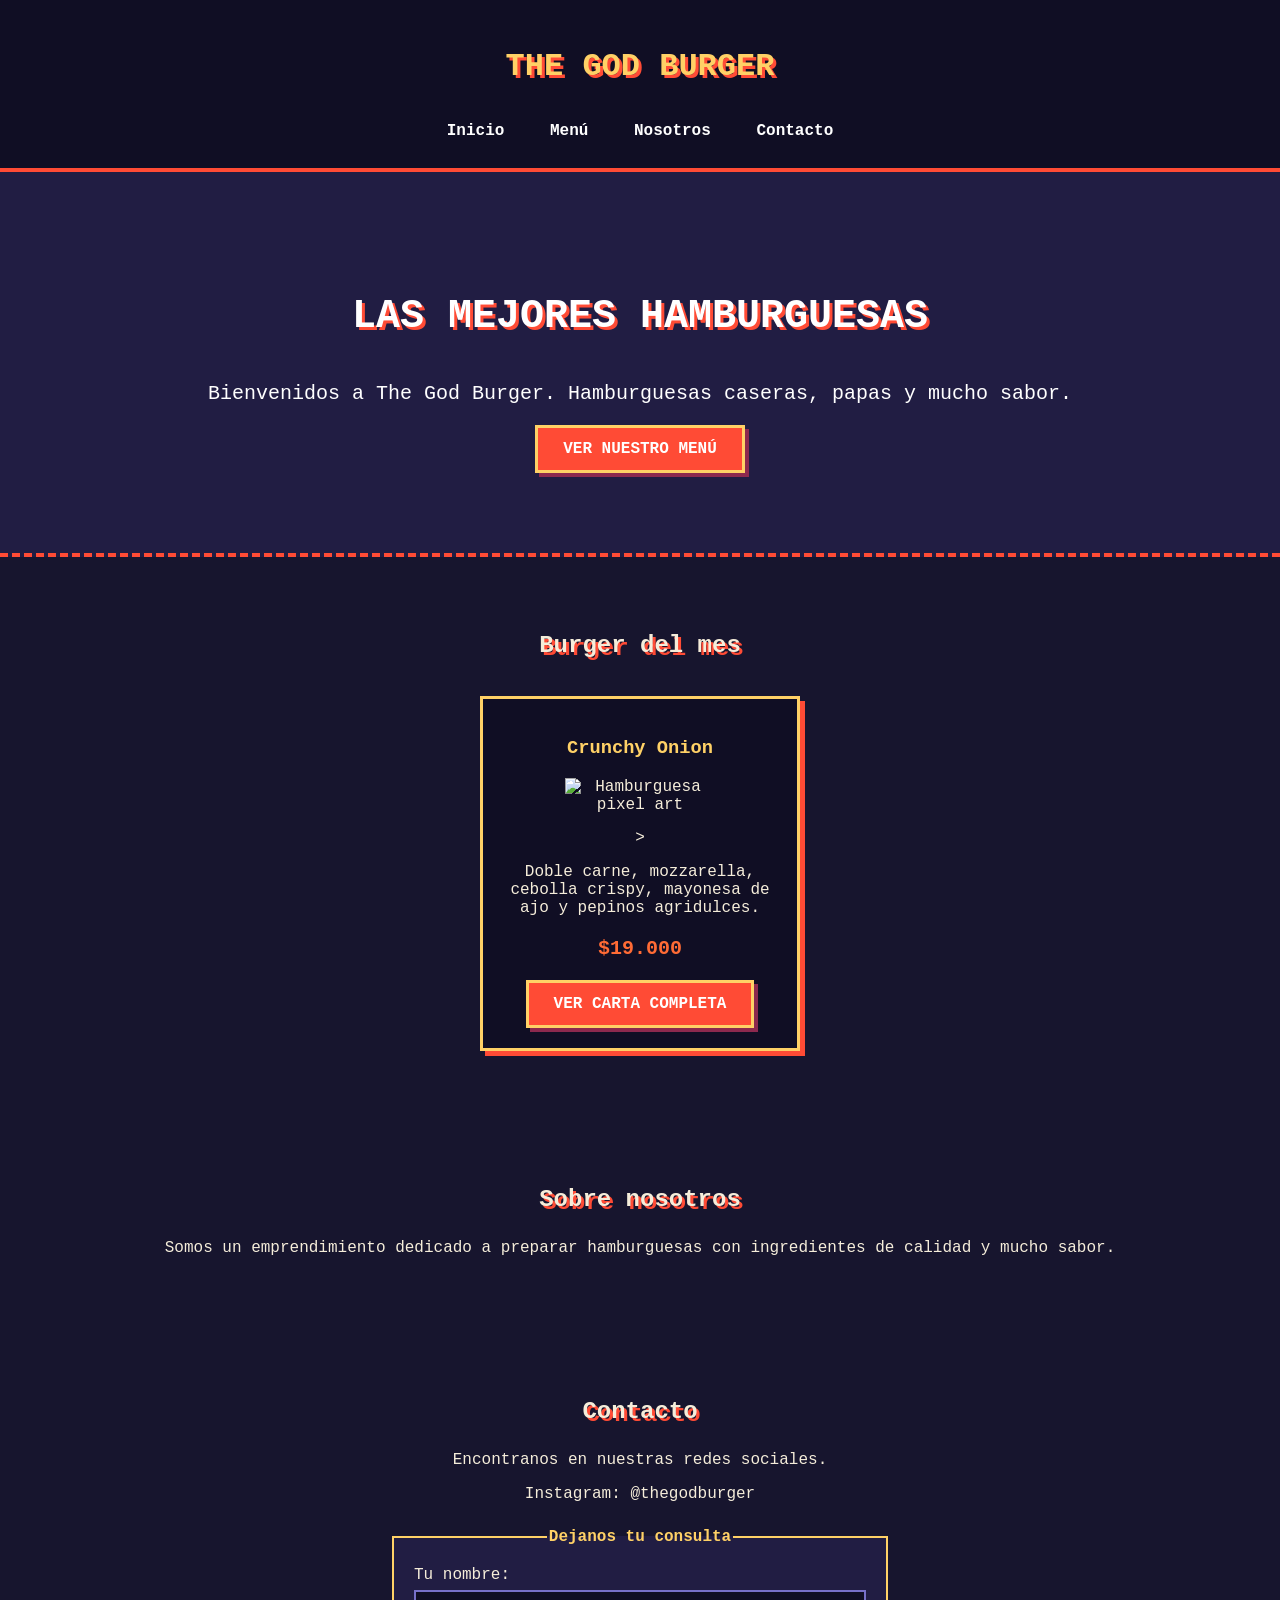
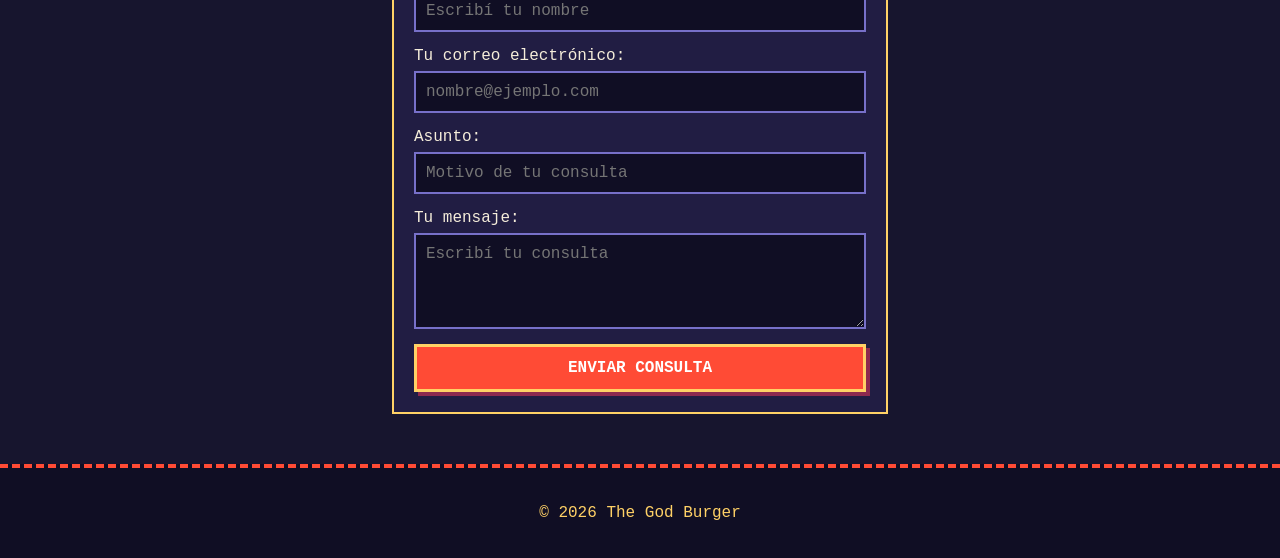
==== index.html @ 2b09a3eb "Add files via upload" ====
<!DOCTYPE html>
<html lang="es">

<head>
    <meta charset="UTF-8">
    <meta name="viewport" content="width=device-width, initial-scale=1.0">

    <title>The God Burger</title>

    <link rel="stylesheet" href="style.css">
</head>

<body>

    <header>
        <h1>THE GOD BURGER </h1>

        <nav>
            <a href="index.html">Inicio</a>
            <a href="menu.html">Menú</a>
            <a href="#nosotros">Nosotros</a>
            <a href="#contacto">Contacto</a>
        </nav>
    </header>

    <main>

        <section id="inicio" class="presentacion">
            <h2>Las mejores hamburguesas</h2>

            <p>
                Bienvenidos a The God Burger.
                Hamburguesas caseras, papas y mucho sabor.
            </p>

            <a class="boton" href="menu.html">Ver nuestro menú</a>
        </section>

        <section id="destacada">
            <h2>Burger del mes</h2>

            <article class="hamburguesa">
                <h3>Crunchy Onion</h3>


         <img
    src="imagenes/hamburguesa-pixel.png.jpeg"
    alt="Hamburguesa pixel art"
    class="imagen-burger"
>
>

    
                <p>
                    Doble carne, mozzarella, cebolla crispy,
                    mayonesa de ajo y pepinos agridulces.
                </p>

                <p class="precio">$19.000</p>

                <a class="boton" href="menu.html">Ver carta completa</a>
            </article>
        </section>

        <section id="nosotros">
            <h2>Sobre nosotros</h2>

            <p>
                Somos un emprendimiento dedicado a preparar
                hamburguesas con ingredientes de calidad y mucho sabor.
            </p>
        </section>

        <section id="contacto">
            <h2>Contacto</h2>

            <p>Encontranos en nuestras redes sociales.</p>
            <p>Instagram: @thegodburger</p>

           

    <form action="https://formsubmit.co/thegodbuger2003@gmail.com" method="POST">
    <input type="hidden" name="_subject" value="Nueva consulta - The God Burger">
    <fieldset>
        <legend>Dejanos tu consulta</legend>

        <div>
            <label for="nombre">Tu nombre:</label>
            <input
                type="text"
                id="nombre"
                name="nombre"
                placeholder="Escribí tu nombre"
                required
            >
        </div>

        <div>
            <label for="correo">Tu correo electrónico:</label>
            <input
                type="email"
                id="correo"
                name="email"
                placeholder="nombre@ejemplo.com"
                required
            >
        </div>

        <div>
            <label for="asunto">Asunto:</label>
            <input
                type="text"
                id="asunto"
                name="asunto"
                placeholder="Motivo de tu consulta"
                required
            >
        </div>

        <div>
            <label for="mensaje">Tu mensaje:</label>
            <textarea
                id="mensaje"
                name="mensaje"
                rows="4"
                placeholder="Escribí tu consulta"
                required
            ></textarea>
        </div>

        <button type="submit">Enviar consulta</button>
        
    </fieldset>
</form>

        </section>

    </main>

    <footer>
        <p>© 2026 The God Burger</p>
    </footer>

</body>
</html>
---- style.css ----
/* CONFIGURACIÓN GENERAL */

body {
    margin: 0;
    font-family: Arial, sans-serif;
    background-color: #4442b9cb;
}


/* ENCABEZADO */

header {
    background-color: #4a74b3a2;
    color: rgba(235, 238, 241, 0.952);
    padding: 20px;
    text-align: center;
}

nav a {
    color: white;
    text-decoration: none;
    margin: 0 10px;
}


/* PRESENTACIÓN */

.presentacion {
    padding: 80px 20px;
    text-align: center;
    background-color: #2d57b1;
    color: white;
}

.presentacion h2 {
    font-size: 40px;
}

.presentacion p {
    font-size: 20px;
}


/* BOTÓN */

button {
    padding: 12px 25px;
    border: none;
    cursor: pointer;
    font-size: 16px;
}


/* SECCIONES */

section {
    padding: 50px 20px;
    text-align: center;
}


/* HAMBURGUESAS */

.hamburguesas {
    display: flex;
    justify-content: center;
    gap: 20px;
    flex-wrap: wrap;
}

.hamburguesa {
    background-color: rgba(253, 249, 249, 0.678);
    width: 250px;
    padding: 20px;
    border-radius: 10px;
}

.precio {
    font-weight: bold;
    font-size: 20px;
}


/* PIE DE PÁGINA */

footer {
    background-color: #4a32b4d3;
    color: rgb(184, 162, 162);
    text-align: center;
    padding: 20px;
}
.boton {
    display: inline-block;
    padding: 12px 25px;
    text-decoration: none;
    text-align: center;
    background-color: #ff4b35;
    color: white;
    border: 2px solid #ffca65;
    font-weight: bold;
    cursor: pointer;
}

.boton:hover {
    filter: brightness(1.15);
}

/* Mejoras para el formulario */
form {
    width: 100%;
    max-width: 500px;
    margin: 25px auto 0;
}

fieldset {
    padding: 20px;
}

fieldset div {
    display: flex;
    flex-direction: column;
    align-items: stretch;
    gap: 6px;
    margin-bottom: 15px;
    text-align: left;
}

fieldset label {
    display: block;
}

fieldset input,
fieldset textarea {
    width: 100%;
    max-width: 100%;
    padding: 10px;
    font-family: inherit;
    font-size: 16px;
}

fieldset textarea {
    resize: vertical;
}

fieldset button {
    width: 100%;
}

@media (max-width: 600px) {
    fieldset {
        padding: 15px;
    }
}

/* Ajustes para las tarjetas del menú en celular */
@media (max-width: 600px) {
    .hamburguesa {
        padding: 18px 15px;
    }

    .hamburguesa h3 {
        margin-top: 10px;
    }

    .hamburguesa p {
        line-height: 1.4;
    }
}

/* PRIMERA ETAPA: identidad retro arcade */

* {
    box-sizing: border-box;
}

body {
    background-color: #17152e;
    color: #f5edda;
    font-family: "Courier New", monospace;
}

header {
    background-color: #211d43;
    color: #ffd166;
    border-bottom: 3px solid #ff6b35;
}

nav a {
    display: inline-block;
    transition: color 0.2s ease;
}

nav a:hover {
    color: #ffd166;
}

.presentacion {
    background-color: #29245b;
    border-bottom: 3px dashed #ff6b35;
}

.presentacion h2 {
    text-transform: uppercase;
}

.hamburguesa {
    background-color: #211d43;
    color: #f5edda;
    border: 2px solid #ffd166;
    border-radius: 0;
}

.precio {
    color: #ffd166;
}

.boton,
button {
    font-family: inherit;
    font-weight: bold;
    transition: filter 0.2s ease, transform 0.2s ease;
}

.boton:hover,
button:hover {
    filter: brightness(1.2);
    transform: translateY(-2px);
}

footer {
    background-color: #211d43;
    color: #ffd166;
    border-top: 3px dashed #ff6b35;
}

/* THE GOD BURGER - ARCADE 1980s */

/* Tipografía pixelada para los títulos */
@import url('https://fonts.googleapis.com/css2?family=Press+Start+2P&display=swap');

body {
    background-color: #17152e;
    color: #f5edda;
    font-family: "Courier New", monospace;
}

/* Títulos principales */
header h1,
.presentacion h2,
section h2 {
    font-family: "Press Start 2P", "Courier New", monospace;
    line-height: 1.6;
    text-shadow: 3px 3px 0 #ff4b35;
}

/* Encabezado */
header {
    background-color: #100e24;
    border-bottom: 4px solid #ff4b35;
    box-shadow: 0 4px 0 #ffd166;
}

/* Navegación */
nav a {
    padding: 8px;
    font-weight: bold;
}

nav a:hover {
    color: #ffd166;
    text-shadow: 0 0 8px #ffd166;
}

/* Presentación */
.presentacion {
    background-color: #211d43;
    border-bottom: 4px dashed #ff4b35;
}

/* Tarjetas de hamburguesas */
.hamburguesa {
    background-color: #100e24;
    color: #f5edda;
    border: 3px solid #ffd166;
    border-radius: 0;
    box-shadow: 5px 5px 0 #ff4b35;
    transition: transform 0.2s ease;
}

.hamburguesa:hover {
    transform: translateY(-4px);
}

.hamburguesa h3 {
    color: #ffd166;
}

.precio {
    color: #ff6b35;
}

/* Botones arcade */
.boton,
button {
    background-color: #ff4b35;
    color: white;
    border: 3px solid #ffd166;
    border-radius: 0;
    font-family: "Courier New", monospace;
    font-weight: bold;
    text-transform: uppercase;
    box-shadow: 4px 4px 0 #8d294e;
    transition: transform 0.15s ease;
}

.boton:hover,
button:hover {
    transform: translate(2px, 2px);
    box-shadow: 2px 2px 0 #8d294e;
}

/* Formulario */
fieldset {
    border: 2px solid #ffd166;
    background-color: #211d43;
}

fieldset legend {
    color: #ffd166;
    font-weight: bold;
}

fieldset input,
fieldset textarea {
    box-sizing: border-box;
    background-color: #100e24;
    color: #f5edda;
    border: 2px solid #7770c9;
    border-radius: 0;
}

fieldset input:focus,
fieldset textarea:focus {
    outline: 2px solid #ffd166;
}

/* Pie de página */
footer {
    background-color: #100e24;
    color: #ffd166;
    border-top: 4px dashed #ff4b35;
}

/* Ajustes para celular */
@media (max-width: 600px) {
    header h1 {
        font-size: 20px;
    }

    .presentacion h2,
    section h2 {
        font-size: 19px;
    }

    .hamburguesa {
        box-shadow: 3px 3px 0 #ff4b35;
    }
}

/* Centrar la hamburguesa destacada */
#destacada {
    display: flex;
    flex-direction: column;
    align-items: center;
}

#destacada .hamburguesa {
    width: 100%;
    max-width: 320px;
    margin: 10px auto;
}

/* Mascota pixel art de The God Burger */

.imagen-burger {
    display: block;
    width: 150px;
    max-width: 100%;
    height: auto;
    margin: 15px auto;
    image-rendering: pixelated;
}
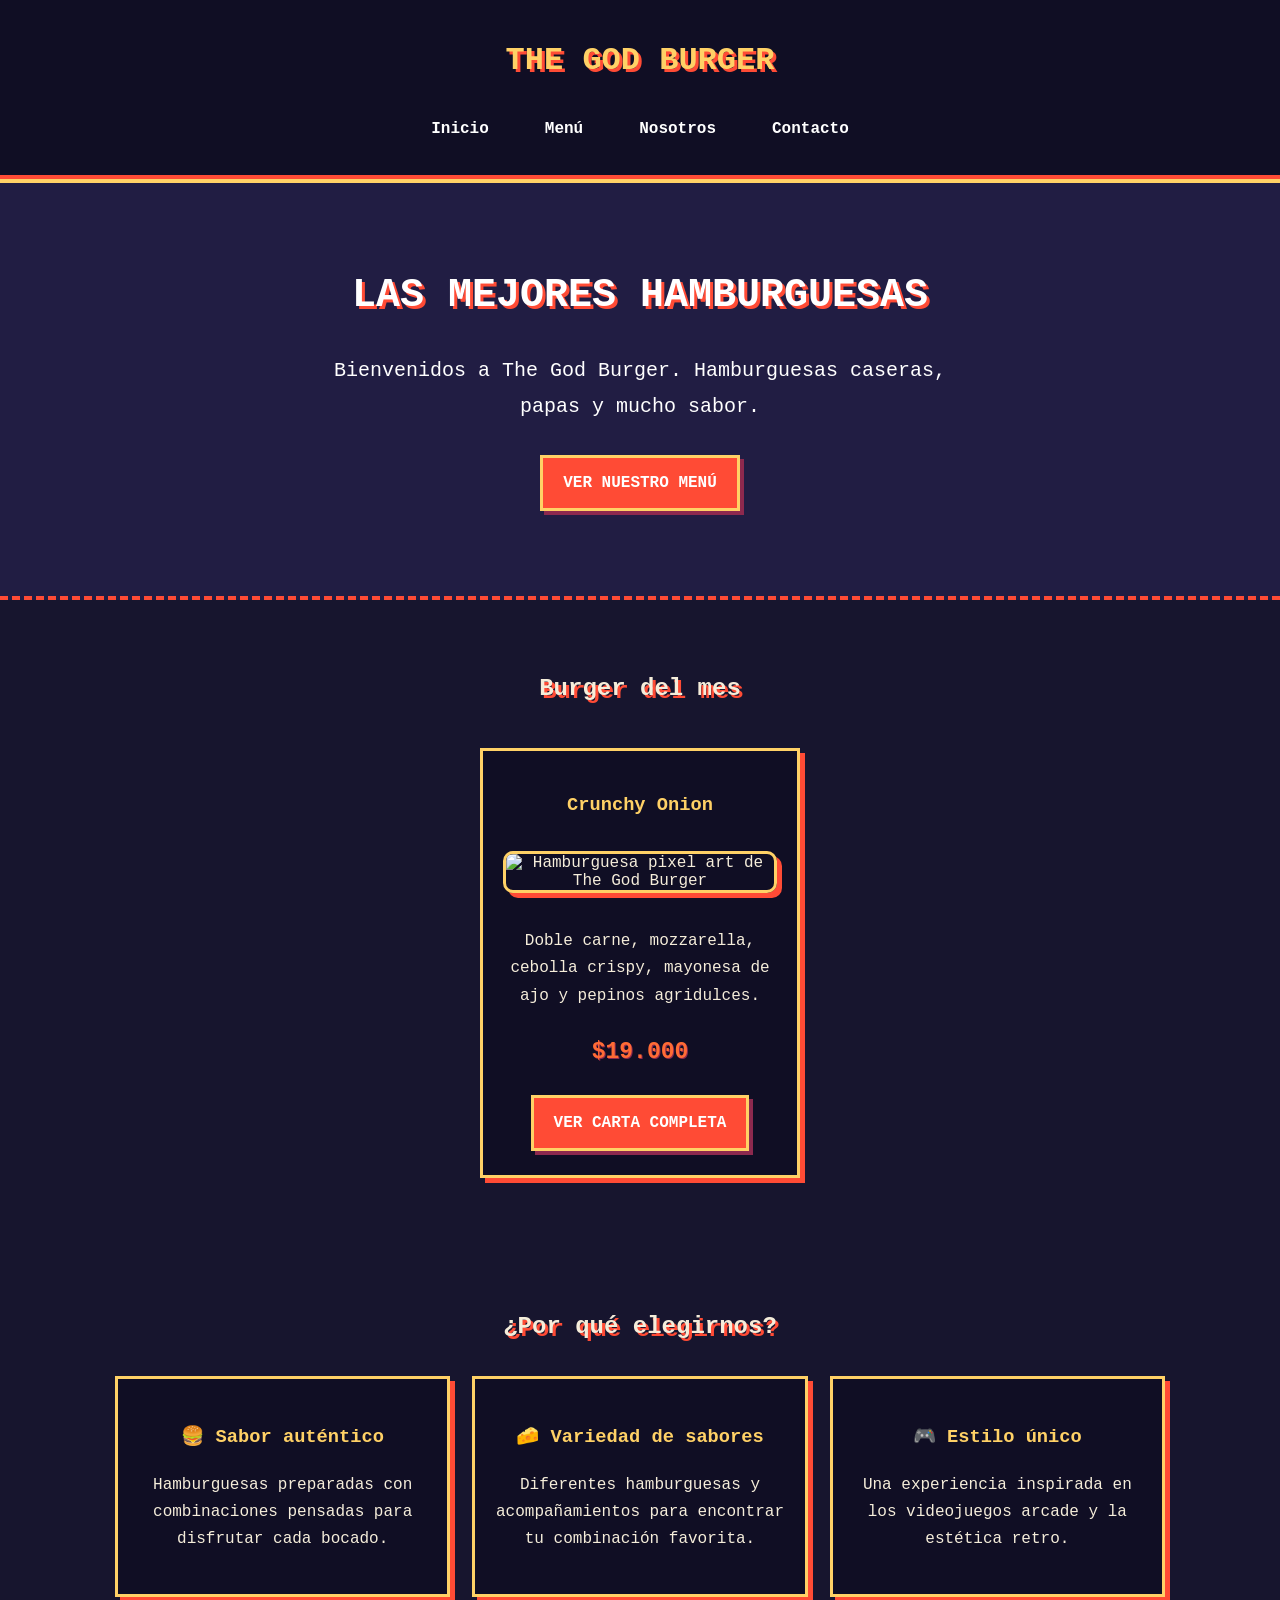
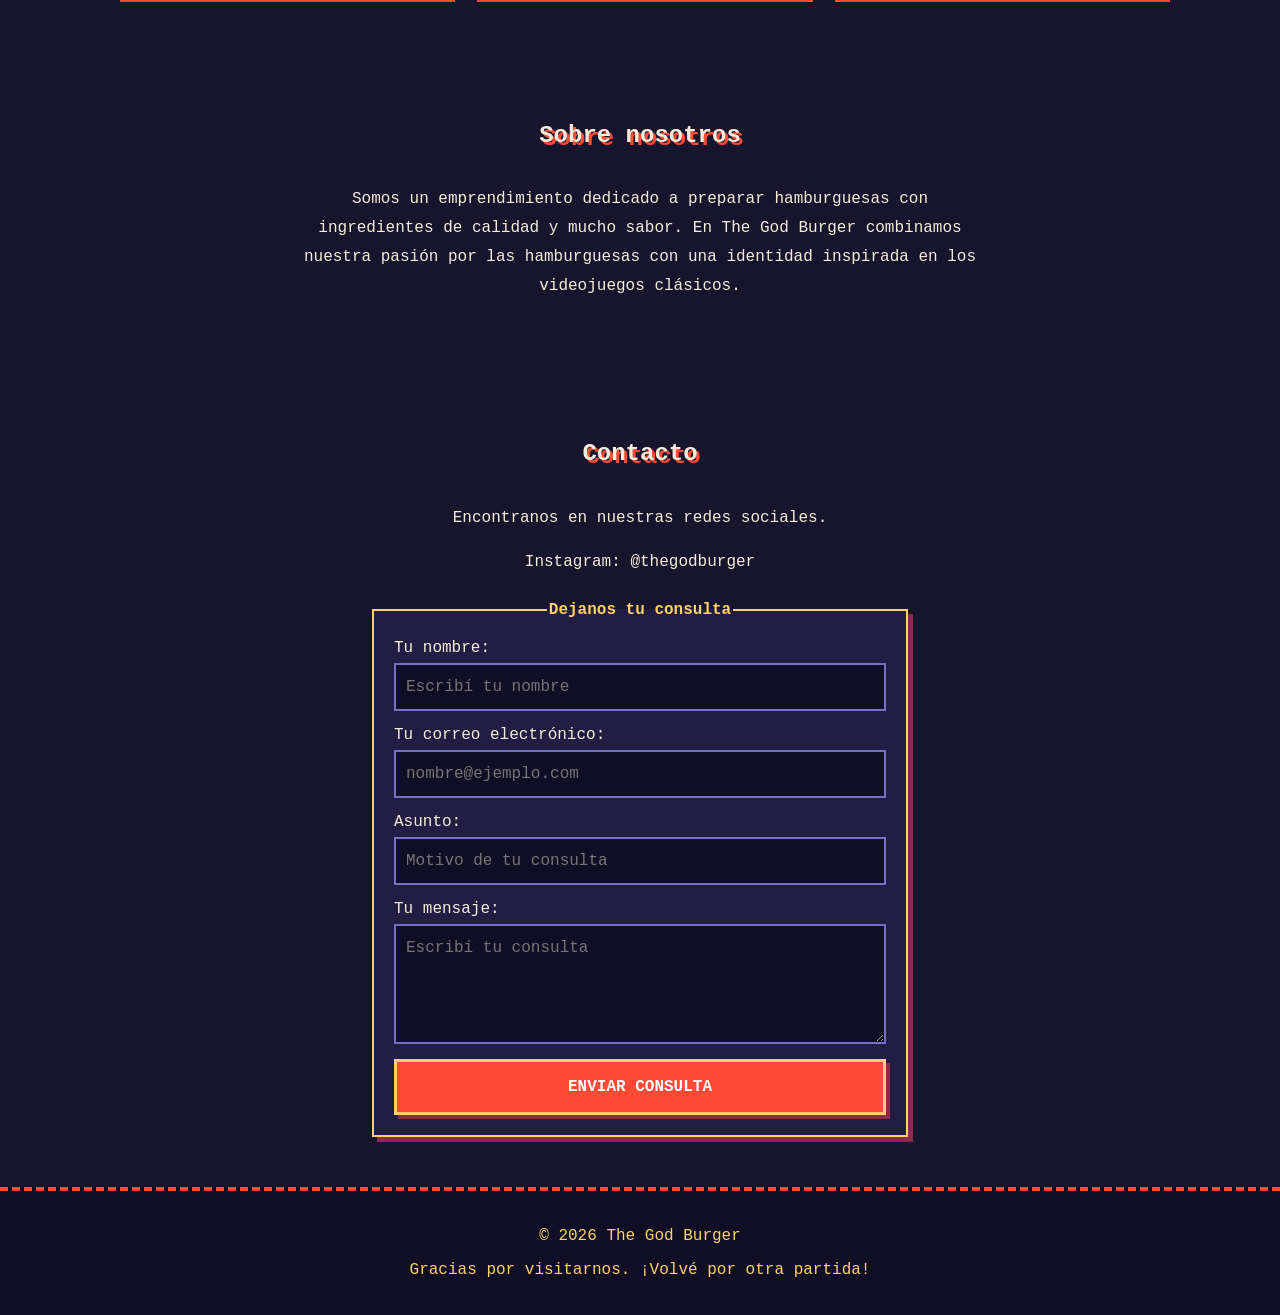
==== commit 80c2d57f: "Add files via upload" ====
--- a/index.html
+++ b/index.html
@@ -1,4 +1,3 @@
-
 <!DOCTYPE html>
 <html lang="es">
 
@@ -6,7 +5,12 @@
     <meta charset="UTF-8">
     <meta name="viewport" content="width=device-width, initial-scale=1.0">
 
-    <title>The God Burger</title>
+    <meta
+        name="description"
+        content="Descubrí The God Burger: hamburguesas caseras, acompañamientos y mucho sabor con estilo propio."
+    >
+
+    <title>The God Burger | Hamburguesas</title>
 
     <link rel="stylesheet" href="style.css">
 </head>
@@ -14,9 +18,9 @@
 <body>
 
     <header>
-        <h1>THE GOD BURGER </h1>
-
-        <nav>
+        <h1>THE GOD BURGER</h1>
+
+        <nav aria-label="Navegación principal">
             <a href="index.html">Inicio</a>
             <a href="menu.html">Menú</a>
             <a href="#nosotros">Nosotros</a>
@@ -26,6 +30,7 @@
 
     <main>
 
+        <!-- PRESENTACIÓN PRINCIPAL -->
         <section id="inicio" class="presentacion">
             <h2>Las mejores hamburguesas</h2>
 
@@ -34,24 +39,26 @@
                 Hamburguesas caseras, papas y mucho sabor.
             </p>
 
-            <a class="boton" href="menu.html">Ver nuestro menú</a>
-        </section>
-
+            <a class="boton" href="menu.html">
+                Ver nuestro menú
+            </a>
+        </section>
+
+        <!-- BURGER DESTACADA -->
         <section id="destacada">
             <h2>Burger del mes</h2>
 
             <article class="hamburguesa">
                 <h3>Crunchy Onion</h3>
 
-
-         <img
-    src="imagenes/hamburguesa-pixel.png.jpeg"
-    alt="Hamburguesa pixel art"
-    class="imagen-burger"
->
->
-
-    
+                <div class="burger-imagen">
+                    <img
+                        src="imagens/burger.jpeg"
+                        alt="Hamburguesa pixel art de The God Burger"
+                        class="imagen-burger"
+                    >
+                </div>
+
                 <p>
                     Doble carne, mozzarella, cebolla crispy,
                     mayonesa de ajo y pepinos agridulces.
@@ -59,89 +66,139 @@
 
                 <p class="precio">$19.000</p>
 
-                <a class="boton" href="menu.html">Ver carta completa</a>
+                <a class="boton" href="menu.html">
+                    Ver carta completa
+                </a>
             </article>
         </section>
 
+        <!-- BENEFICIOS -->
+        <section id="beneficios">
+            <h2>¿Por qué elegirnos?</h2>
+
+            <div class="beneficios-grid">
+
+                <article class="beneficio">
+                    <h3>🍔 Sabor auténtico</h3>
+                    <p>
+                        Hamburguesas preparadas con combinaciones
+                        pensadas para disfrutar cada bocado.
+                    </p>
+                </article>
+
+                <article class="beneficio">
+                    <h3>🧀 Variedad de sabores</h3>
+                    <p>
+                        Diferentes hamburguesas y acompañamientos
+                        para encontrar tu combinación favorita.
+                    </p>
+                </article>
+
+                <article class="beneficio">
+                    <h3>🎮 Estilo único</h3>
+                    <p>
+                        Una experiencia inspirada en los videojuegos
+                        arcade y la estética retro.
+                    </p>
+                </article>
+
+            </div>
+        </section>
+
+        <!-- SOBRE NOSOTROS -->
         <section id="nosotros">
             <h2>Sobre nosotros</h2>
 
             <p>
                 Somos un emprendimiento dedicado a preparar
                 hamburguesas con ingredientes de calidad y mucho sabor.
+                En The God Burger combinamos nuestra pasión por las
+                hamburguesas con una identidad inspirada en los
+                videojuegos clásicos.
             </p>
         </section>
 
+        <!-- CONTACTO -->
         <section id="contacto">
             <h2>Contacto</h2>
 
             <p>Encontranos en nuestras redes sociales.</p>
             <p>Instagram: @thegodburger</p>
 
-           
-
-    <form action="https://formsubmit.co/thegodbuger2003@gmail.com" method="POST">
-    <input type="hidden" name="_subject" value="Nueva consulta - The God Burger">
-    <fieldset>
-        <legend>Dejanos tu consulta</legend>
-
-        <div>
-            <label for="nombre">Tu nombre:</label>
-            <input
-                type="text"
-                id="nombre"
-                name="nombre"
-                placeholder="Escribí tu nombre"
-                required
+            <form
+                action="https://formspree.io/f/xbgdnbgb"
+                method="POST"
             >
-        </div>
-
-        <div>
-            <label for="correo">Tu correo electrónico:</label>
-            <input
-                type="email"
-                id="correo"
-                name="email"
-                placeholder="nombre@ejemplo.com"
-                required
-            >
-        </div>
-
-        <div>
-            <label for="asunto">Asunto:</label>
-            <input
-                type="text"
-                id="asunto"
-                name="asunto"
-                placeholder="Motivo de tu consulta"
-                required
-            >
-        </div>
-
-        <div>
-            <label for="mensaje">Tu mensaje:</label>
-            <textarea
-                id="mensaje"
-                name="mensaje"
-                rows="4"
-                placeholder="Escribí tu consulta"
-                required
-            ></textarea>
-        </div>
-
-        <button type="submit">Enviar consulta</button>
-        
-    </fieldset>
-</form>
-
+
+                <input
+                    type="hidden"
+                    name="_subject"
+                    value="Nueva consulta - The God Burger"
+                >
+
+                <fieldset>
+                    <legend>Dejanos tu consulta</legend>
+
+                    <div>
+                        <label for="nombre">Tu nombre:</label>
+                        <input
+                            type="text"
+                            id="nombre"
+                            name="nombre"
+                            placeholder="Escribí tu nombre"
+                            required
+                        >
+                    </div>
+
+                    <div>
+                        <label for="correo">
+                            Tu correo electrónico:
+                        </label>
+                        <input
+                            type="email"
+                            id="correo"
+                            name="email"
+                            placeholder="nombre@ejemplo.com"
+                            required
+                        >
+                    </div>
+
+                    <div>
+                        <label for="asunto">Asunto:</label>
+                        <input
+                            type="text"
+                            id="asunto"
+                            name="asunto"
+                            placeholder="Motivo de tu consulta"
+                            required
+                        >
+                    </div>
+
+                    <div>
+                        <label for="mensaje">Tu mensaje:</label>
+                        <textarea
+                            id="mensaje"
+                            name="mensaje"
+                            rows="4"
+                            placeholder="Escribí tu consulta"
+                            required
+                        ></textarea>
+                    </div>
+
+                    <button type="submit">
+                        Enviar consulta
+                    </button>
+
+                </fieldset>
+            </form>
         </section>
 
     </main>
 
     <footer>
         <p>© 2026 The God Burger</p>
+        <p>Gracias por visitarnos. ¡Volvé por otra partida!</p>
     </footer>
 
 </body>
 </html>
-
--- a/style.css
+++ b/style.css
@@ -1,3 +1,4 @@
+@import url('https://fonts.googleapis.com/css2?family=Press+Start+2P&display=swap');
 /* CONFIGURACIÓN GENERAL */
 
 body {
@@ -236,7 +237,7 @@
 /* THE GOD BURGER - ARCADE 1980s */
 
 /* Tipografía pixelada para los títulos */
-@import url('https://fonts.googleapis.com/css2?family=Press+Start+2P&display=swap');
+
 
 body {
     background-color: #17152e;
@@ -390,3 +391,504 @@
     margin: 15px auto;
     image-rendering: pixelated;
 }
+
+.burger-imagen {
+    display: flex;
+    justify-content: center;
+    align-items: center;
+    width: 100%;
+    margin: 20px auto;
+}
+
+.imagen-burger {
+    display: block;
+    width: 100%;
+    max-width: 350px;
+    height: auto;
+    object-fit: contain;
+    border-radius: 10px;
+}
+
+/* INTRODUCCIÓN DEL MENÚ */
+.menu-intro {
+    text-align: center;
+    max-width: 650px;
+    margin: 0 auto 30px;
+    padding: 0 15px;
+    line-height: 1.6;
+}
+
+/* SECCIONES ADICIONALES */
+.seccion-menu-extra {
+    padding: 45px 20px;
+    margin-top: 20px;
+}
+
+.seccion-menu-extra h2 {
+    text-align: center;
+    margin-bottom: 15px;
+}
+
+/* TARJETAS DE ACOMPAÑAMIENTOS Y PANES */
+.acompanamientos-grid,
+.panes-grid {
+    display: grid;
+    grid-template-columns: repeat(2, minmax(0, 1fr));
+    gap: 20px;
+    max-width: 1000px;
+    margin: 30px auto 0;
+}
+
+.acompanamiento-card,
+.pan-card {
+    padding: 25px 20px;
+    text-align: center;
+    border: 2px solid #ff9d00;
+    border-radius: 12px;
+    background: rgba(20, 15, 45, 0.85);
+    transition: transform 0.2s ease,
+                border-color 0.2s ease;
+}
+
+.acompanamiento-card:hover,
+.pan-card:hover {
+    transform: translateY(-5px);
+    border-color: #ff3c38;
+}
+
+.icono-menu {
+    font-size: 42px;
+    margin-bottom: 12px;
+}
+
+.acompanamiento-card h3,
+.pan-card h3 {
+    margin-bottom: 12px;
+    line-height: 1.4;
+}
+
+.acompanamiento-card p,
+.pan-card p {
+    line-height: 1.6;
+}
+
+/* ADAPTACIÓN A CELULARES */
+@media (max-width: 600px) {
+    .acompanamientos-grid,
+    .panes-grid {
+        grid-template-columns: 1fr;
+    }
+
+    .seccion-menu-extra {
+        padding: 30px 15px;
+    }
+
+    .acompanamiento-card,
+    .pan-card {
+        padding: 22px 16px;
+    }
+}
+
+/* ========================================
+   THE GOD BURGER - PULIDO VISUAL ARCADE
+   ======================================== */
+
+/* Navegación más ordenada */
+html {
+    scroll-behavior: smooth;
+}
+
+header {
+    position: relative;
+    padding: 25px 20px;
+}
+
+header h1 {
+    margin-top: 10px;
+    margin-bottom: 22px;
+    overflow-wrap: anywhere;
+}
+
+nav {
+    display: flex;
+    justify-content: center;
+    align-items: center;
+    flex-wrap: wrap;
+    gap: 8px;
+}
+
+nav a {
+    padding: 10px 12px;
+    border: 2px solid transparent;
+    transition:
+        color 0.2s ease,
+        border-color 0.2s ease,
+        background-color 0.2s ease;
+}
+
+nav a:hover {
+    color: #ffd166;
+    border-color: #ff6b35;
+    background-color: #211d43;
+}
+
+/* Presentación más legible */
+.presentacion {
+    padding: 85px 20px;
+}
+
+.presentacion h2 {
+    max-width: 900px;
+    margin: 0 auto 25px;
+}
+
+.presentacion p {
+    max-width: 650px;
+    margin: 0 auto 30px;
+    line-height: 1.8;
+}
+
+/* Secciones con mejor separación */
+section {
+    scroll-margin-top: 20px;
+}
+
+section h2 {
+    margin-bottom: 30px;
+}
+
+#nosotros p,
+#contacto > p {
+    max-width: 700px;
+    margin: 15px auto;
+    line-height: 1.8;
+}
+
+/* Tarjetas de hamburguesas */
+.hamburguesa {
+    padding: 24px 20px;
+    transition:
+        transform 0.2s ease,
+        box-shadow 0.2s ease,
+        border-color 0.2s ease;
+}
+
+.hamburguesa:hover {
+    transform: translateY(-5px);
+    border-color: #ff6b35;
+    box-shadow: 7px 7px 0 #ff4b35;
+}
+
+.hamburguesa p {
+    line-height: 1.7;
+}
+
+.precio {
+    font-size: 23px;
+    text-shadow: 1px 1px 0 #8d294e;
+}
+
+/* Botones con respuesta al cursor */
+.boton,
+button {
+    display: inline-block;
+    max-width: 100%;
+    padding: 13px 20px;
+    line-height: 1.5;
+}
+
+.boton:focus-visible,
+button:focus-visible,
+nav a:focus-visible {
+    outline: 3px solid #ffd166;
+    outline-offset: 4px;
+}
+
+/* Beneficios de The God Burger */
+.beneficios-grid {
+    display: grid;
+    grid-template-columns: repeat(3, minmax(0, 1fr));
+    gap: 22px;
+    max-width: 1050px;
+    margin: 30px auto 0;
+}
+
+.beneficio {
+    padding: 25px 20px;
+    background-color: #100e24;
+    border: 3px solid #ffd166;
+    box-shadow: 5px 5px 0 #ff4b35;
+    transition: transform 0.2s ease;
+}
+
+.beneficio:hover {
+    transform: translateY(-5px);
+}
+
+.beneficio h3 {
+    color: #ffd166;
+    line-height: 1.6;
+}
+
+.beneficio p {
+    line-height: 1.7;
+}
+
+/* Tarjetas adicionales del menú */
+.acompanamiento-card,
+.pan-card {
+    border-radius: 0;
+    box-shadow: 4px 4px 0 #8d294e;
+}
+
+.acompanamiento-card:hover,
+.pan-card:hover {
+    box-shadow: 6px 6px 0 #ff4b35;
+}
+
+/* Formulario más cómodo */
+form {
+    max-width: 540px;
+}
+
+fieldset {
+    min-width: 0;
+    box-shadow: 5px 5px 0 #8d294e;
+}
+
+fieldset input,
+fieldset textarea {
+    min-width: 0;
+    line-height: 1.5;
+}
+
+fieldset input:focus,
+fieldset textarea:focus {
+    border-color: #ffd166;
+}
+
+/* Imagen destacada */
+.imagen-burger {
+    image-rendering: auto;
+    border: 3px solid #ffd166;
+    box-shadow: 5px 5px 0 #ff4b35;
+}
+
+/* Adaptación a tabletas y celulares */
+@media (max-width: 800px) {
+    .beneficios-grid {
+        grid-template-columns: repeat(2, minmax(0, 1fr));
+    }
+}
+
+@media (max-width: 600px) {
+    header {
+        padding: 20px 12px;
+    }
+
+    header h1 {
+        font-size: 18px;
+        line-height: 1.8;
+    }
+
+    nav {
+        gap: 5px;
+    }
+
+    nav a {
+        margin: 0;
+        padding: 9px 10px;
+        font-size: 14px;
+    }
+
+    .presentacion {
+        padding: 55px 16px;
+    }
+
+    .presentacion h2,
+    section h2 {
+        font-size: 17px;
+        line-height: 1.9;
+    }
+
+    .presentacion p {
+        font-size: 16px;
+    }
+
+    section {
+        padding: 35px 15px;
+    }
+
+    .beneficios-grid {
+        grid-template-columns: 1fr;
+        gap: 18px;
+    }
+
+    .beneficio {
+        padding: 22px 16px;
+    }
+
+    .hamburguesa {
+        width: 100%;
+        max-width: 100%;
+    }
+
+    .imagen-burger {
+        max-width: 100%;
+    }
+
+    .boton,
+    button {
+        font-size: 14px;
+    }
+}
+
+/* Respeto por las preferencias de movimiento */
+@media (prefers-reduced-motion: reduce) {
+    html {
+        scroll-behavior: auto;
+    }
+
+    *,
+    *::before,
+    *::after {
+        transition-duration: 0.01ms !important;
+        animation-duration: 0.01ms !important;
+    }
+}
+
+
+/* ========================================
+   DETALLES PIXEL ART - THE GOD BURGER
+   ======================================== */
+
+/* Tarjetas retro para acompañamientos y panes */
+.acompanamiento-card,
+.pan-card {
+    background-color: #100e24;
+    border: 3px solid #ffd166;
+    border-radius: 0;
+    box-shadow: 5px 5px 0 #ff4b35;
+    transition: transform 0.2s ease, box-shadow 0.2s ease;
+}
+
+/* Efecto arcade al pasar el cursor */
+.acompanamiento-card:hover,
+.pan-card:hover {
+    transform: translate(-2px, -2px);
+    box-shadow: 7px 7px 0 #ff4b35;
+}
+
+/* Emojis protagonistas */
+
+/* Emojis con estética arcade, sin cuadros */
+.icono-menu {
+    display: inline-block;
+    font-size: 46px;
+    line-height: 1.4;
+    padding: 8px 0;
+    margin-bottom: 5px;
+    background: transparent;
+    border: none;
+    box-shadow: none;
+
+    /* Efecto retro */
+    filter: drop-shadow(3px 3px 0 #8d294e);
+    image-rendering: pixelated;
+}
+
+/* Un pequeño efecto al pasar el cursor */
+.acompanamiento-card:hover .icono-menu,
+.pan-card:hover .icono-menu {
+    transform: translateY(-3px);
+    filter: drop-shadow(3px 3px 0 #ff6b35);
+}
+
+/* Tamaño adaptado a celulares */
+@media (max-width: 600px) {
+    .icono-menu {
+        font-size: 40px;
+        padding: 5px 0;
+    }
+}
+
+
+/* Títulos con identidad arcade */
+.acompanamiento-card h3,
+.pan-card h3 {
+    color: #ffd166;
+    line-height: 1.7;
+    text-shadow: 2px 2px 0 #8d294e;
+}
+
+/* Precios con contraste */
+.acompanamiento-card .precio,
+.pan-card .precio {
+    color: #ff6b35;
+    text-shadow: 2px 2px 0 #8d294e;
+}
+
+/* Detalles decorativos de los títulos */
+#menu h2,
+.seccion-menu-extra h2 {
+    text-shadow: 3px 3px 0 #8d294e;
+}
+
+/* Adaptación a celulares */
+@media (max-width: 600px) {
+    .icono-menu {
+        font-size: 36px;
+        padding: 8px;
+    }
+
+    .acompanamiento-card,
+    .pan-card {
+        box-shadow: 4px 4px 0 #ff4b35;
+    }
+}
+
+@media (prefers-reduced-motion: reduce) {
+    .acompanamiento-card,
+    .pan-card {
+        transition: none;
+    }
+}
+
+/* Tarjetas más limpias, con identidad pixel art */
+.acompanamiento-card,
+.pan-card {
+    border-radius: 0;
+    box-shadow: 4px 4px 0 #8d294e;
+    background-color: #100e24;
+}
+
+.acompanamiento-card:hover,
+.pan-card:hover {
+    box-shadow: 5px 5px 0 #ff4b35;
+}
+
+/* ========================================
+   FOTOGRAFÍAS DE LA CARTA
+   ======================================== */
+
+.foto-menu {
+    display: block;
+    width: 100%;
+    max-width: 320px;
+    height: 210px;
+    margin: 18px auto;
+    object-fit: cover;
+    object-position: center;
+    border: 3px solid #ffd166;
+    border-radius: 0;
+    box-shadow: 5px 5px 0 #ff4b35;
+}
+
+/* Ajuste para pantallas pequeñas */
+@media (max-width: 600px) {
+    .foto-menu {
+        max-width: 100%;
+        height: 200px;
+        margin: 15px auto;
+    }
+}
